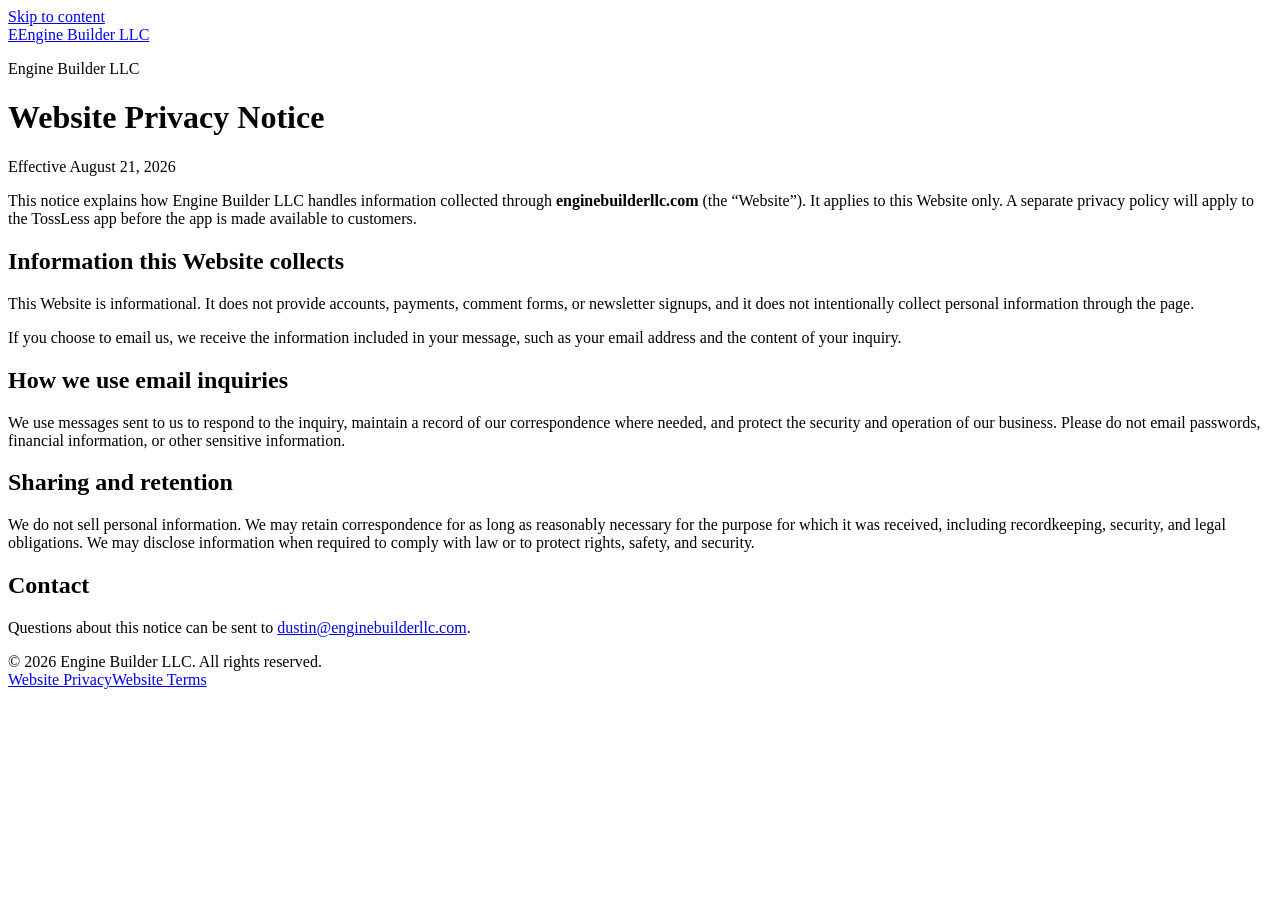
==== privacy.html @ 01be60da "Add files via upload" ====
<!doctype html>
<html lang="en" class="legal-page">
  <head>
    <meta charset="utf-8">
    <meta name="viewport" content="width=device-width, initial-scale=1">
    <meta name="description" content="Website Privacy Notice for Engine Builder LLC.">
    <title>Website Privacy | Engine Builder LLC</title>
    <link rel="stylesheet" href="styles.css">
  </head>
  <body>
    <a class="skip-link" href="#main-content">Skip to content</a>
    <header class="site-header"><a class="brand" href="/" aria-label="Engine Builder LLC home"><span class="brand-mark" aria-hidden="true">E</span><span>Engine Builder LLC</span></a></header>
    <main id="main-content">
      <p class="section-label">Engine Builder LLC</p>
      <h1>Website Privacy Notice</h1>
      <p class="effective-date">Effective August 21, 2026</p>
      <p>This notice explains how Engine Builder LLC handles information collected through <strong>enginebuilderllc.com</strong> (the “Website”). It applies to this Website only. A separate privacy policy will apply to the TossLess app before the app is made available to customers.</p>
      <h2>Information this Website collects</h2>
      <p>This Website is informational. It does not provide accounts, payments, comment forms, or newsletter signups, and it does not intentionally collect personal information through the page.</p>
      <p>If you choose to email us, we receive the information included in your message, such as your email address and the content of your inquiry.</p>
      <h2>How we use email inquiries</h2>
      <p>We use messages sent to us to respond to the inquiry, maintain a record of our correspondence where needed, and protect the security and operation of our business. Please do not email passwords, financial information, or other sensitive information.</p>
      <h2>Sharing and retention</h2>
      <p>We do not sell personal information. We may retain correspondence for as long as reasonably necessary for the purpose for which it was received, including recordkeeping, security, and legal obligations. We may disclose information when required to comply with law or to protect rights, safety, and security.</p>
      <h2>Contact</h2>
      <p>Questions about this notice can be sent to <a href="mailto:dustin@enginebuilderllc.com">dustin@enginebuilderllc.com</a>.</p>
    </main>
    <footer class="site-footer"><span>© <span id="year"></span> Engine Builder LLC. All rights reserved.</span><div><a href="privacy.html">Website Privacy</a><a href="terms.html">Website Terms</a></div></footer>
    <script>document.getElementById('year').textContent = new Date().getFullYear();</script>
  </body>
</html>
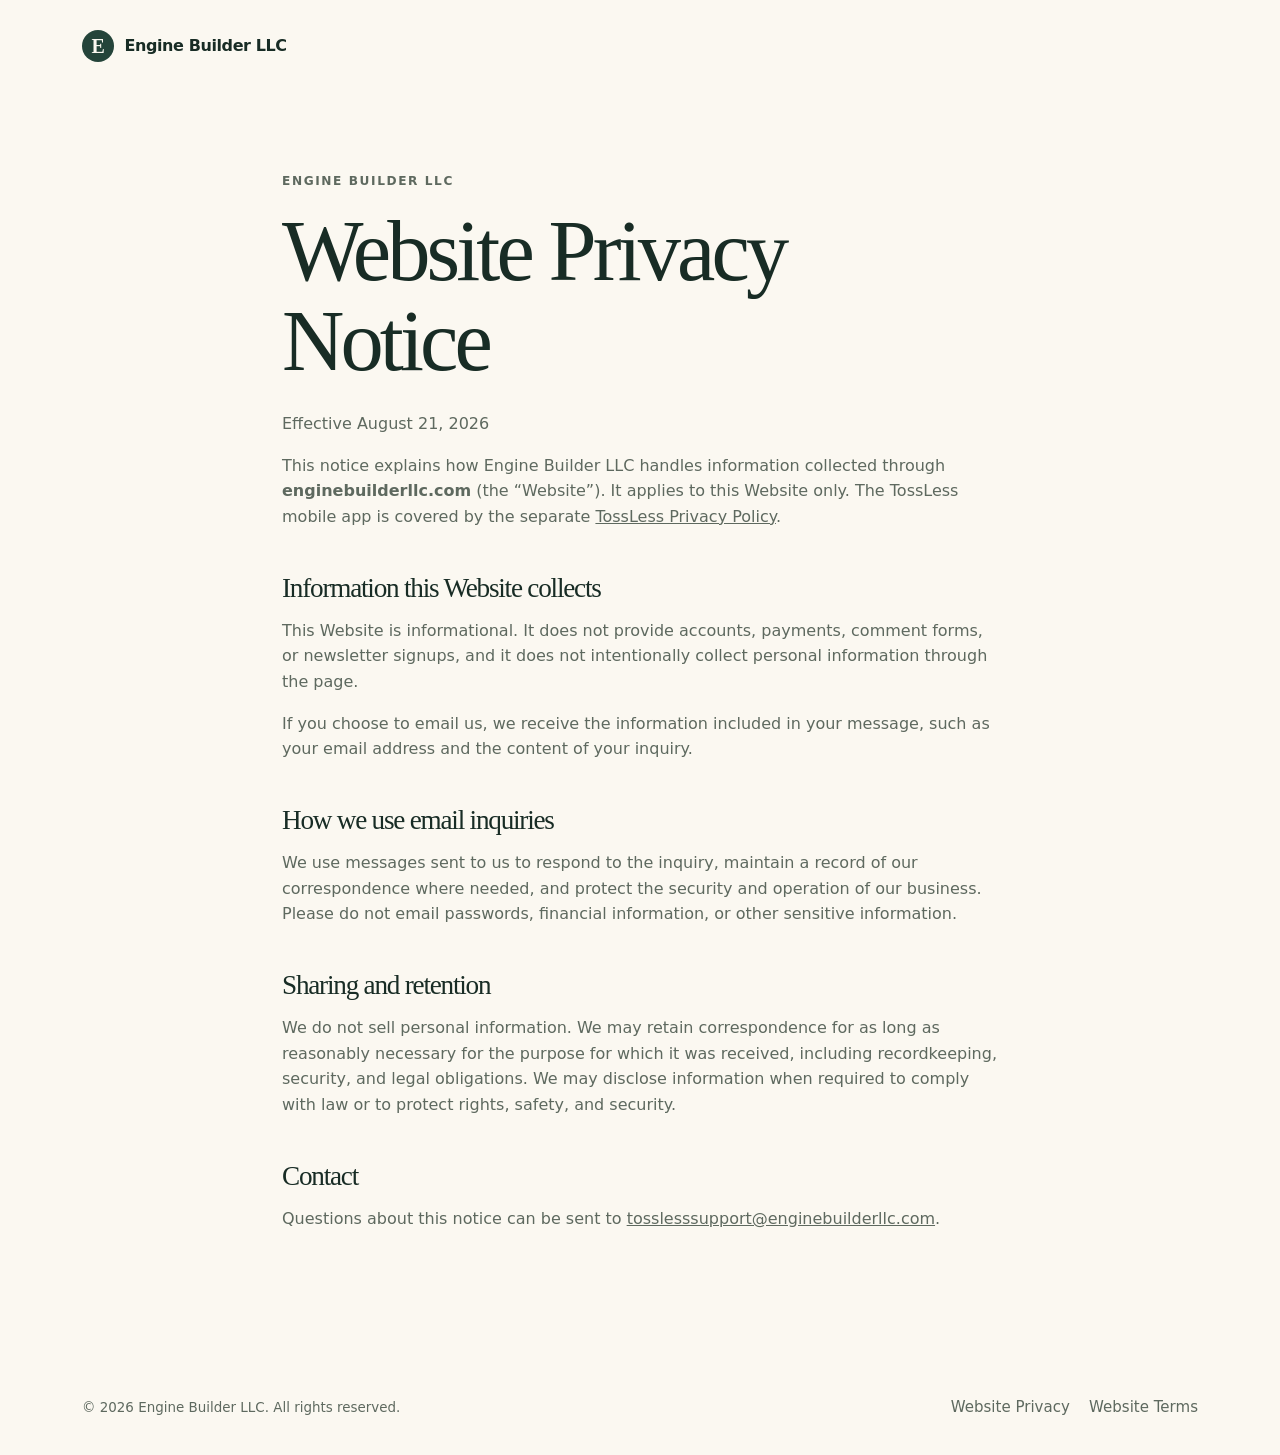
==== commit 03991164: "Add files via upload" ====
--- a/privacy.html
+++ b/privacy.html
@@ -14,7 +14,7 @@
       <p class="section-label">Engine Builder LLC</p>
       <h1>Website Privacy Notice</h1>
       <p class="effective-date">Effective August 21, 2026</p>
-      <p>This notice explains how Engine Builder LLC handles information collected through <strong>enginebuilderllc.com</strong> (the “Website”). It applies to this Website only. A separate privacy policy will apply to the TossLess app before the app is made available to customers.</p>
+      <p>This notice explains how Engine Builder LLC handles information collected through <strong>enginebuilderllc.com</strong> (the “Website”). It applies to this Website only. The TossLess mobile app is covered by the separate <a href="tossless/privacy.html">TossLess Privacy Policy</a>.</p>
       <h2>Information this Website collects</h2>
       <p>This Website is informational. It does not provide accounts, payments, comment forms, or newsletter signups, and it does not intentionally collect personal information through the page.</p>
       <p>If you choose to email us, we receive the information included in your message, such as your email address and the content of your inquiry.</p>
@@ -23,7 +23,7 @@
       <h2>Sharing and retention</h2>
       <p>We do not sell personal information. We may retain correspondence for as long as reasonably necessary for the purpose for which it was received, including recordkeeping, security, and legal obligations. We may disclose information when required to comply with law or to protect rights, safety, and security.</p>
       <h2>Contact</h2>
-      <p>Questions about this notice can be sent to <a href="mailto:dustin@enginebuilderllc.com">dustin@enginebuilderllc.com</a>.</p>
+      <p>Questions about this notice can be sent to <a href="mailto:tosslesssupport@enginebuilderllc.com">tosslesssupport@enginebuilderllc.com</a>.</p>
     </main>
     <footer class="site-footer"><span>© <span id="year"></span> Engine Builder LLC. All rights reserved.</span><div><a href="privacy.html">Website Privacy</a><a href="terms.html">Website Terms</a></div></footer>
     <script>document.getElementById('year').textContent = new Date().getFullYear();</script>
--- a/styles.css
+++ b/styles.css
@@ -0,0 +1,72 @@
+:root {
+  --ink: #182c25;
+  --forest: #24443a;
+  --moss: #829267;
+  --cream: #fbf8f1;
+  --sand: #ede5d7;
+  --clay: #c9684b;
+  --muted: #5e695f;
+  --line: rgba(24, 44, 37, .16);
+}
+
+* { box-sizing: border-box; }
+html { scroll-behavior: smooth; }
+body { margin: 0; color: var(--ink); background: var(--cream); font-family: Inter, ui-sans-serif, system-ui, -apple-system, BlinkMacSystemFont, "Segoe UI", sans-serif; line-height: 1.6; }
+a { color: inherit; }
+.skip-link { position: fixed; z-index: 5; top: -5rem; left: 1rem; padding: .7rem 1rem; background: var(--cream); border: 2px solid var(--forest); }
+.skip-link:focus { top: 1rem; }
+.site-header, .site-footer { max-width: 1180px; margin: 0 auto; padding-left: 2rem; padding-right: 2rem; }
+.site-header { min-height: 5.75rem; display: flex; justify-content: space-between; align-items: center; gap: 1.5rem; }
+.brand { text-decoration: none; display: flex; align-items: center; gap: .65rem; font-weight: 750; letter-spacing: -.025em; }
+.brand-mark { display: grid; place-items: center; width: 2rem; height: 2rem; border-radius: 50%; background: var(--forest); color: var(--cream); font-family: Georgia, serif; font-size: 1.25rem; }
+nav { display: flex; flex-wrap: wrap; justify-content: end; gap: 1.25rem; }
+nav a, .site-footer a { color: var(--muted); text-decoration: none; font-size: .94rem; }
+nav a:hover, nav a:focus-visible, .site-footer a:hover, .site-footer a:focus-visible { color: var(--clay); text-decoration: underline; }
+.hero { max-width: 1180px; margin: 0 auto; min-height: min(72vh, 680px); padding: 9rem 2rem 7rem; background: radial-gradient(circle at 89% 23%, rgba(201, 104, 75, .22), transparent 21rem), radial-gradient(circle at 80% 85%, rgba(130, 146, 103, .25), transparent 24rem); }
+.eyebrow, .section-label { margin: 0 0 1rem; color: var(--clay); font-size: .76rem; font-weight: 800; letter-spacing: .13em; text-transform: uppercase; }
+h1, h2, h3, p { margin-top: 0; }
+h1, h2, h3 { font-family: Georgia, "Times New Roman", serif; line-height: 1.04; letter-spacing: -.045em; }
+h1 { max-width: 760px; margin-bottom: 1.5rem; font-size: clamp(3.4rem, 8vw, 6.7rem); font-weight: 500; }
+.hero-copy { max-width: 580px; margin-bottom: 2rem; color: var(--muted); font-size: clamp(1.1rem, 2vw, 1.28rem); }
+.button { display: inline-flex; gap: .65rem; align-items: center; padding: .85rem 1.15rem; background: var(--forest); color: white; text-decoration: none; font-weight: 700; border-radius: .2rem; }
+.button:hover, .button:focus-visible { background: var(--clay); }
+.section { max-width: 1180px; margin: 0 auto; padding: 7rem 2rem; }
+.two-column { display: grid; grid-template-columns: minmax(15rem, .85fr) minmax(20rem, 1.15fr); gap: 7rem; border-top: 1px solid var(--line); }
+h2 { margin-bottom: 0; font-size: clamp(2.35rem, 5vw, 4.35rem); font-weight: 500; }
+.body-copy { max-width: 600px; color: var(--muted); font-size: 1.08rem; }
+.body-copy p + p { margin-top: 1.25rem; }
+.product-section { background: var(--sand); max-width: none; padding-left: max(2rem, calc((100vw - 1116px) / 2)); padding-right: max(2rem, calc((100vw - 1116px) / 2)); }
+.section-heading { margin-bottom: 2.5rem; }
+.product-card { overflow: hidden; display: grid; grid-template-columns: 1fr 1fr; border-radius: .65rem; background: var(--forest); color: var(--cream); box-shadow: 0 1.5rem 3.2rem rgba(24, 44, 37, .13); }
+.product-card-content { padding: clamp(2.2rem, 6vw, 5rem); min-height: 30rem; display: flex; flex-direction: column; justify-content: end; }
+.product-icon { display: grid; place-items: center; width: 3rem; height: 3rem; margin-bottom: auto; border-radius: 50%; background: rgba(251,248,241,.13); color: #f8c09f; }
+.product-kicker { margin-bottom: 1rem; color: #d1dbbd; font-size: .82rem; font-weight: 750; letter-spacing: .1em; text-transform: uppercase; }
+.product-card h3 { margin-bottom: 1.15rem; font-size: clamp(2.2rem, 4vw, 3.8rem); font-weight: 500; }
+.product-card-content p:last-child { max-width: 31rem; margin-bottom: 0; color: rgba(251,248,241,.8); }
+.product-links { display: flex; gap: 1rem; margin-top: 1.25rem; }
+.product-links a { color: #d1dbbd; font-weight: 700; text-underline-offset: .2em; }
+.product-details { display: grid; align-content: center; padding: clamp(2.2rem, 5vw, 4.5rem); background: #31594a; }
+.product-details > div { padding: 1.3rem 0; border-bottom: 1px solid rgba(251,248,241,.2); }
+.product-details > div:first-child { border-top: 1px solid rgba(251,248,241,.2); }
+.detail-number { display: block; color: #d1dbbd; font-size: .76rem; font-weight: 800; letter-spacing: .1em; }
+.product-details p { margin: .45rem 0 0; color: rgba(251,248,241,.86); }
+.product-details strong { color: var(--cream); }
+.principles { border-bottom: 1px solid var(--line); }
+.principle-grid { display: grid; grid-template-columns: repeat(3, 1fr); gap: 1rem; }
+.principle-grid article { min-height: 13rem; padding: 1.6rem; border: 1px solid var(--line); border-radius: .45rem; background: #fffdf8; }
+.principle-grid h3 { margin-bottom: .7rem; font-size: 1.65rem; font-weight: 500; }
+.principle-grid p { margin-bottom: 0; color: var(--muted); }
+.contact-section { max-width: 1180px; margin: 0 auto; padding: 6rem 2rem; display: grid; grid-template-columns: 1fr 1fr; gap: 5rem; background: radial-gradient(circle at 94% 50%, rgba(201,104,75,.18), transparent 22rem); }
+.contact-section > div:last-child { max-width: 31rem; color: var(--muted); }
+.email-link { display: inline-block; margin: .2rem 0 1.3rem; color: var(--forest); font-size: clamp(1.35rem, 3vw, 2rem); font-weight: 750; letter-spacing: -.04em; text-underline-offset: .25em; }
+.contact-note { font-size: .88rem; }
+.site-footer { min-height: 6rem; display: flex; justify-content: space-between; align-items: center; gap: 1.25rem; color: var(--muted); font-size: .84rem; }
+.site-footer div { display: flex; flex-wrap: wrap; gap: 1.2rem; }
+.legal-page main { max-width: 780px; margin: 0 auto; padding: 5rem 2rem 7rem; }
+.legal-page h1 { font-size: clamp(3rem, 7vw, 5.4rem); }
+.legal-page h2 { margin: 2.75rem 0 1rem; font-size: 1.7rem; }
+.legal-page h3 { margin: 1.8rem 0 .65rem; font-size: 1.25rem; }
+.legal-page p, .legal-page li { color: var(--muted); }
+.legal-page li + li { margin-top: .65rem; }
+.effective-date { color: var(--muted); }
+@media (max-width: 720px) { .site-header { padding-top: 1.1rem; padding-bottom: 1.1rem; align-items: start; flex-direction: column; } nav { justify-content: start; } .hero { padding-top: 6rem; min-height: auto; } .section { padding-top: 4.5rem; padding-bottom: 4.5rem; } .two-column, .product-card, .contact-section { grid-template-columns: 1fr; gap: 2rem; } .product-card-content { min-height: 25rem; } .principle-grid { grid-template-columns: 1fr; } .site-footer { padding-top: 1.5rem; padding-bottom: 1.5rem; align-items: start; flex-direction: column; } }
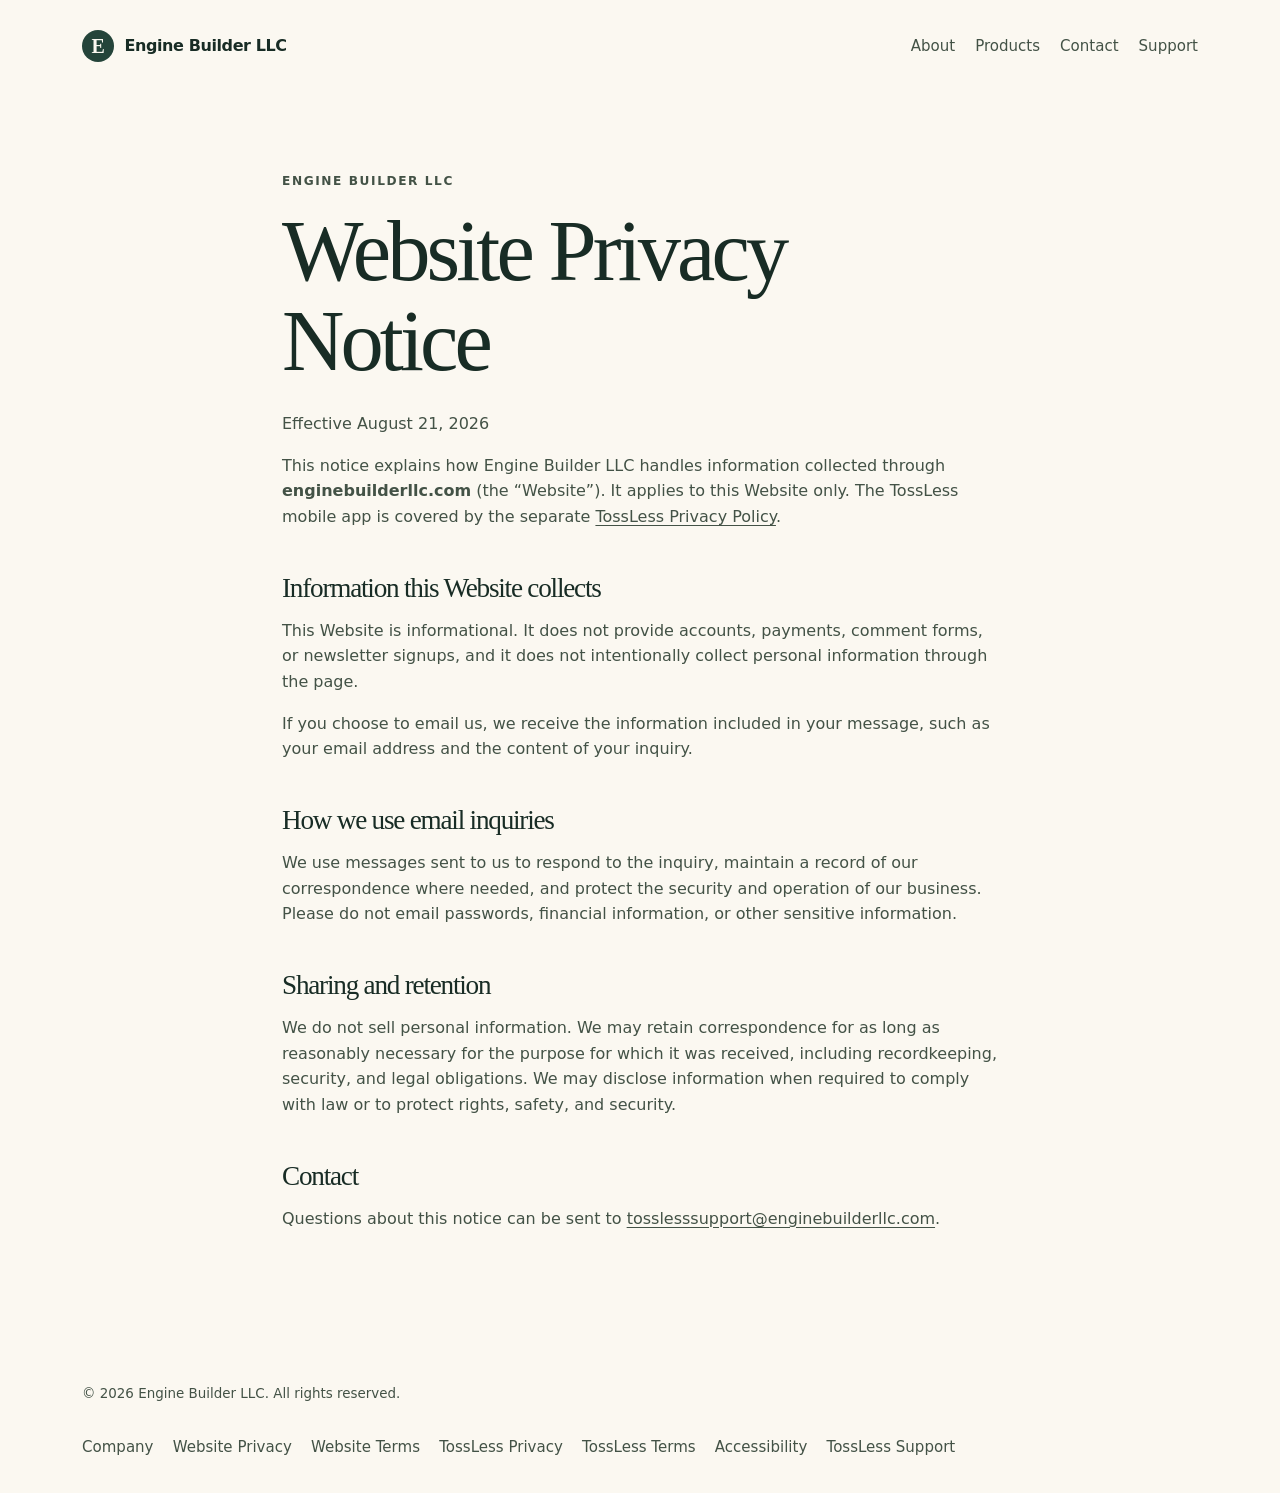
==== commit 62b85e8a: "Improve website accessibility for WCAG 2.2 AA" ====
--- a/privacy.html
+++ b/privacy.html
@@ -9,8 +9,10 @@
   </head>
   <body>
     <a class="skip-link" href="#main-content">Skip to content</a>
-    <header class="site-header"><a class="brand" href="/" aria-label="Engine Builder LLC home"><span class="brand-mark" aria-hidden="true">E</span><span>Engine Builder LLC</span></a></header>
-    <main id="main-content">
+    <header class="site-header"><a class="brand" href="/"><span class="brand-mark" aria-hidden="true">E</span><span>Engine Builder LLC</span></a>
+      <nav aria-label="Main navigation"><a href="index.html#about">About</a><a href="index.html#products">Products</a><a href="index.html#contact">Contact</a><a href="tossless/support.html">Support</a></nav>
+    </header>
+    <main id="main-content" tabindex="-1">
       <p class="section-label">Engine Builder LLC</p>
       <h1>Website Privacy Notice</h1>
       <p class="effective-date">Effective August 21, 2026</p>
@@ -25,7 +27,18 @@
       <h2>Contact</h2>
       <p>Questions about this notice can be sent to <a href="mailto:tosslesssupport@enginebuilderllc.com">tosslesssupport@enginebuilderllc.com</a>.</p>
     </main>
-    <footer class="site-footer"><span>© <span id="year"></span> Engine Builder LLC. All rights reserved.</span><div><a href="privacy.html">Website Privacy</a><a href="terms.html">Website Terms</a></div></footer>
+    <footer class="site-footer">
+      <span>© <span id="year"></span> Engine Builder LLC. All rights reserved.</span>
+      <nav aria-label="Footer navigation">
+        <a href="index.html">Company</a>
+        <a href="privacy.html">Website Privacy</a>
+        <a href="terms.html">Website Terms</a>
+        <a href="tossless/privacy.html">TossLess Privacy</a>
+        <a href="tossless/terms.html">TossLess Terms</a>
+        <a href="accessibility.html">Accessibility</a>
+        <a href="tossless/support.html">TossLess Support</a>
+      </nav>
+    </footer>
     <script>document.getElementById('year').textContent = new Date().getFullYear();</script>
   </body>
 </html>
--- a/styles.css
+++ b/styles.css
@@ -4,69 +4,76 @@
   --moss: #829267;
   --cream: #fbf8f1;
   --sand: #ede5d7;
-  --clay: #c9684b;
-  --muted: #5e695f;
+  --clay: #823620;
+  --muted: #435246;
   --line: rgba(24, 44, 37, .16);
 }
 
 * { box-sizing: border-box; }
 html { scroll-behavior: smooth; }
-body { margin: 0; color: var(--ink); background: var(--cream); font-family: Inter, ui-sans-serif, system-ui, -apple-system, BlinkMacSystemFont, "Segoe UI", sans-serif; line-height: 1.6; }
-a { color: inherit; }
-.skip-link { position: fixed; z-index: 5; top: -5rem; left: 1rem; padding: .7rem 1rem; background: var(--cream); border: 2px solid var(--forest); }
-.skip-link:focus { top: 1rem; }
+body { margin: 0; color: var(--ink); background: var(--cream); font-family: Inter, ui-sans-serif, system-ui, -apple-system, BlinkMacSystemFont, "Segoe UI", sans-serif; line-height: 1.6; overflow-wrap: anywhere; }
+a { color: inherit; text-underline-offset: .2em; }
+/* Two colors keep focus visible on both the cream pages and forest product card. */
+:focus-visible { outline: 3px solid var(--ink); outline-offset: 3px; box-shadow: 0 0 0 3px var(--cream); }
+.skip-link { position: fixed; z-index: 5; top: 1rem; left: 1rem; max-width: calc(100% - 2rem); transform: translateY(calc(-100% - 2rem)); padding: .7rem 1rem; background: var(--cream); border: 2px solid var(--forest); }
+.skip-link:focus { transform: none; }
 .site-header, .site-footer { max-width: 1180px; margin: 0 auto; padding-left: 2rem; padding-right: 2rem; }
-.site-header { min-height: 5.75rem; display: flex; justify-content: space-between; align-items: center; gap: 1.5rem; }
+.site-header { min-height: 5.75rem; display: flex; flex-wrap: wrap; justify-content: space-between; align-items: center; gap: 1.5rem; }
 .brand { text-decoration: none; display: flex; align-items: center; gap: .65rem; font-weight: 750; letter-spacing: -.025em; }
-.brand-mark { display: grid; place-items: center; width: 2rem; height: 2rem; border-radius: 50%; background: var(--forest); color: var(--cream); font-family: Georgia, serif; font-size: 1.25rem; }
+.brand-mark { display: grid; place-items: center; flex-shrink: 0; width: 2rem; height: 2rem; border-radius: 50%; background: var(--forest); color: var(--cream); font-family: Georgia, serif; font-size: 1.25rem; }
 nav { display: flex; flex-wrap: wrap; justify-content: end; gap: 1.25rem; }
 nav a, .site-footer a { color: var(--muted); text-decoration: none; font-size: .94rem; }
+/* Standalone controls exceed AA's 24px minimum; inline prose links retain natural wrapping. */
+.brand, nav a, .product-links a, .email-link, .button { min-height: 2.75rem; min-width: 1.5rem; }
+nav a, .product-links a { display: inline-flex; align-items: center; padding: .35rem 0; }
 nav a:hover, nav a:focus-visible, .site-footer a:hover, .site-footer a:focus-visible { color: var(--clay); text-decoration: underline; }
 .hero { max-width: 1180px; margin: 0 auto; min-height: min(72vh, 680px); padding: 9rem 2rem 7rem; background: radial-gradient(circle at 89% 23%, rgba(201, 104, 75, .22), transparent 21rem), radial-gradient(circle at 80% 85%, rgba(130, 146, 103, .25), transparent 24rem); }
 .eyebrow, .section-label { margin: 0 0 1rem; color: var(--clay); font-size: .76rem; font-weight: 800; letter-spacing: .13em; text-transform: uppercase; }
 h1, h2, h3, p { margin-top: 0; }
 h1, h2, h3 { font-family: Georgia, "Times New Roman", serif; line-height: 1.04; letter-spacing: -.045em; }
-h1 { max-width: 760px; margin-bottom: 1.5rem; font-size: clamp(3.4rem, 8vw, 6.7rem); font-weight: 500; }
+h1 { max-width: 760px; margin-bottom: 1.5rem; font-size: clamp(2.5rem, 8vw, 6.7rem); font-weight: 500; }
 .hero-copy { max-width: 580px; margin-bottom: 2rem; color: var(--muted); font-size: clamp(1.1rem, 2vw, 1.28rem); }
-.button { display: inline-flex; gap: .65rem; align-items: center; padding: .85rem 1.15rem; background: var(--forest); color: white; text-decoration: none; font-weight: 700; border-radius: .2rem; }
+.button { display: inline-flex; max-width: 100%; gap: .65rem; align-items: center; padding: .85rem 1.15rem; background: var(--forest); color: white; text-decoration: none; font-weight: 700; border-radius: .2rem; }
 .button:hover, .button:focus-visible { background: var(--clay); }
 .section { max-width: 1180px; margin: 0 auto; padding: 7rem 2rem; }
-.two-column { display: grid; grid-template-columns: minmax(15rem, .85fr) minmax(20rem, 1.15fr); gap: 7rem; border-top: 1px solid var(--line); }
+.two-column { display: grid; grid-template-columns: minmax(0, .85fr) minmax(0, 1.15fr); gap: clamp(2rem, 7vw, 7rem); border-top: 1px solid var(--line); }
 h2 { margin-bottom: 0; font-size: clamp(2.35rem, 5vw, 4.35rem); font-weight: 500; }
 .body-copy { max-width: 600px; color: var(--muted); font-size: 1.08rem; }
 .body-copy p + p { margin-top: 1.25rem; }
 .product-section { background: var(--sand); max-width: none; padding-left: max(2rem, calc((100vw - 1116px) / 2)); padding-right: max(2rem, calc((100vw - 1116px) / 2)); }
 .section-heading { margin-bottom: 2.5rem; }
-.product-card { overflow: hidden; display: grid; grid-template-columns: 1fr 1fr; border-radius: .65rem; background: var(--forest); color: var(--cream); box-shadow: 0 1.5rem 3.2rem rgba(24, 44, 37, .13); }
-.product-card-content { padding: clamp(2.2rem, 6vw, 5rem); min-height: 30rem; display: flex; flex-direction: column; justify-content: end; }
+.product-card { overflow: hidden; display: grid; grid-template-columns: minmax(0, 1fr) minmax(0, 1fr); border-radius: .65rem; background: var(--forest); color: var(--cream); box-shadow: 0 1.5rem 3.2rem rgba(24, 44, 37, .13); }
+.product-card-content { padding: clamp(1rem, 6vw, 5rem); min-height: 30rem; display: flex; flex-direction: column; justify-content: end; }
 .product-icon { display: grid; place-items: center; width: 3rem; height: 3rem; margin-bottom: auto; border-radius: 50%; background: rgba(251,248,241,.13); color: #f8c09f; }
 .product-kicker { margin-bottom: 1rem; color: #d1dbbd; font-size: .82rem; font-weight: 750; letter-spacing: .1em; text-transform: uppercase; }
 .product-card h3 { margin-bottom: 1.15rem; font-size: clamp(2.2rem, 4vw, 3.8rem); font-weight: 500; }
 .product-card-content p:last-child { max-width: 31rem; margin-bottom: 0; color: rgba(251,248,241,.8); }
-.product-links { display: flex; gap: 1rem; margin-top: 1.25rem; }
+.product-links { display: flex; flex-wrap: wrap; gap: 1rem; margin-top: 1.25rem; }
 .product-links a { color: #d1dbbd; font-weight: 700; text-underline-offset: .2em; }
-.product-details { display: grid; align-content: center; padding: clamp(2.2rem, 5vw, 4.5rem); background: #31594a; }
+.product-details { display: grid; align-content: center; padding: clamp(1rem, 5vw, 4.5rem); background: #31594a; }
 .product-details > div { padding: 1.3rem 0; border-bottom: 1px solid rgba(251,248,241,.2); }
 .product-details > div:first-child { border-top: 1px solid rgba(251,248,241,.2); }
 .detail-number { display: block; color: #d1dbbd; font-size: .76rem; font-weight: 800; letter-spacing: .1em; }
 .product-details p { margin: .45rem 0 0; color: rgba(251,248,241,.86); }
 .product-details strong { color: var(--cream); }
 .principles { border-bottom: 1px solid var(--line); }
-.principle-grid { display: grid; grid-template-columns: repeat(3, 1fr); gap: 1rem; }
+.principle-grid { display: grid; grid-template-columns: repeat(3, minmax(0, 1fr)); gap: 1rem; }
 .principle-grid article { min-height: 13rem; padding: 1.6rem; border: 1px solid var(--line); border-radius: .45rem; background: #fffdf8; }
 .principle-grid h3 { margin-bottom: .7rem; font-size: 1.65rem; font-weight: 500; }
 .principle-grid p { margin-bottom: 0; color: var(--muted); }
-.contact-section { max-width: 1180px; margin: 0 auto; padding: 6rem 2rem; display: grid; grid-template-columns: 1fr 1fr; gap: 5rem; background: radial-gradient(circle at 94% 50%, rgba(201,104,75,.18), transparent 22rem); }
+.contact-section { max-width: 1180px; margin: 0 auto; padding: 6rem 2rem; display: grid; grid-template-columns: minmax(0, 1fr) minmax(0, 1fr); gap: clamp(2rem, 5vw, 5rem); background: radial-gradient(circle at 94% 50%, rgba(201,104,75,.18), transparent 22rem); }
 .contact-section > div:last-child { max-width: 31rem; color: var(--muted); }
-.email-link { display: inline-block; margin: .2rem 0 1.3rem; color: var(--forest); font-size: clamp(1.35rem, 3vw, 2rem); font-weight: 750; letter-spacing: -.04em; text-underline-offset: .25em; }
+.email-link { display: inline-block; margin: .2rem 0 1.3rem; color: var(--forest); font-size: clamp(1rem, 1.7vw, 1.35rem); font-weight: 750; letter-spacing: -.04em; text-underline-offset: .25em; }
 .contact-note { font-size: .88rem; }
-.site-footer { min-height: 6rem; display: flex; justify-content: space-between; align-items: center; gap: 1.25rem; color: var(--muted); font-size: .84rem; }
-.site-footer div { display: flex; flex-wrap: wrap; gap: 1.2rem; }
+.site-footer { min-height: 6rem; display: flex; flex-wrap: wrap; justify-content: space-between; align-items: center; gap: 1.25rem; padding-top: 1.5rem; padding-bottom: 1.5rem; color: var(--muted); font-size: .84rem; }
+.site-footer nav { display: flex; flex-wrap: wrap; justify-content: start; gap: .5rem 1.2rem; }
 .legal-page main { max-width: 780px; margin: 0 auto; padding: 5rem 2rem 7rem; }
-.legal-page h1 { font-size: clamp(3rem, 7vw, 5.4rem); }
+.legal-page h1 { font-size: clamp(2.25rem, 7vw, 5.4rem); }
 .legal-page h2 { margin: 2.75rem 0 1rem; font-size: 1.7rem; }
 .legal-page h3 { margin: 1.8rem 0 .65rem; font-size: 1.25rem; }
 .legal-page p, .legal-page li { color: var(--muted); }
 .legal-page li + li { margin-top: .65rem; }
 .effective-date { color: var(--muted); }
 @media (max-width: 720px) { .site-header { padding-top: 1.1rem; padding-bottom: 1.1rem; align-items: start; flex-direction: column; } nav { justify-content: start; } .hero { padding-top: 6rem; min-height: auto; } .section { padding-top: 4.5rem; padding-bottom: 4.5rem; } .two-column, .product-card, .contact-section { grid-template-columns: 1fr; gap: 2rem; } .product-card-content { min-height: 25rem; } .principle-grid { grid-template-columns: 1fr; } .site-footer { padding-top: 1.5rem; padding-bottom: 1.5rem; align-items: start; flex-direction: column; } }
+@media (prefers-reduced-motion: reduce) { html { scroll-behavior: auto; } }
+@media (forced-colors: active) { :focus-visible { outline-color: Highlight; box-shadow: none; } .button, .auth-card button.button { border: 2px solid ButtonText; } }
